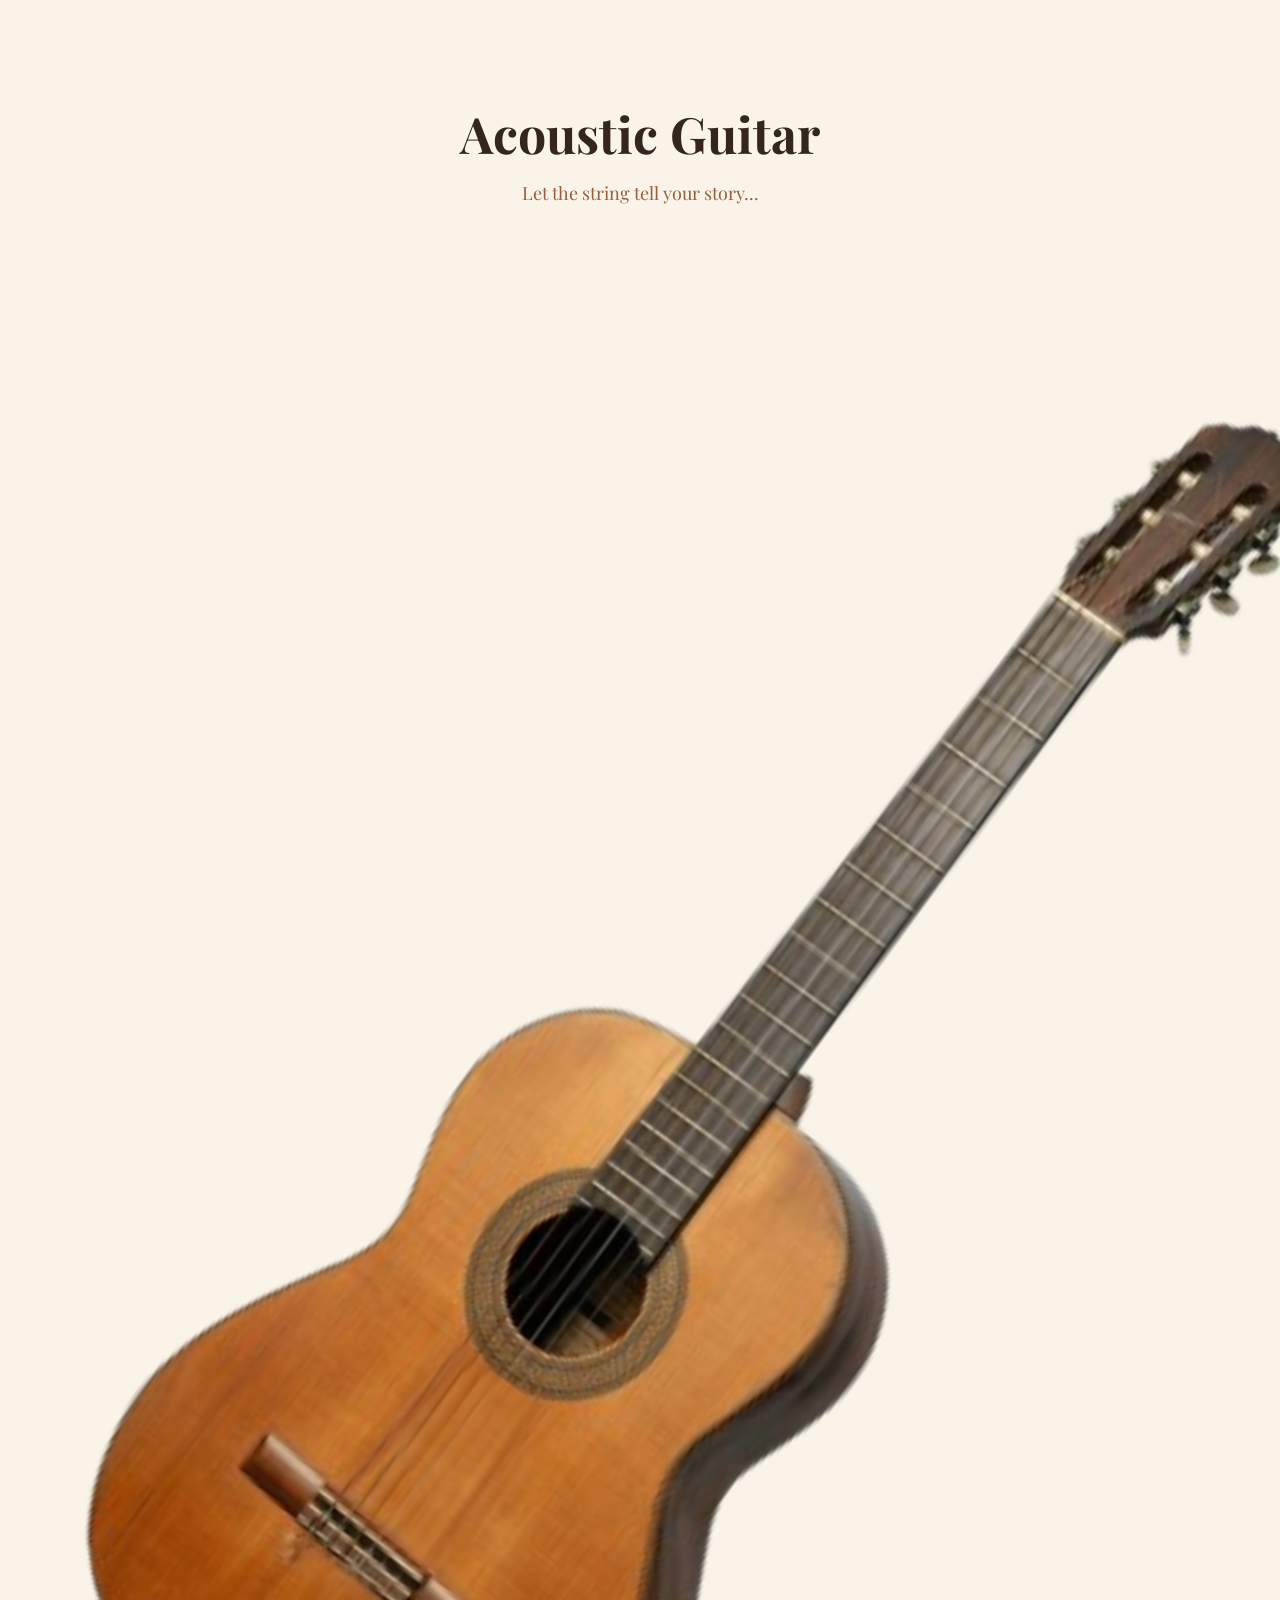
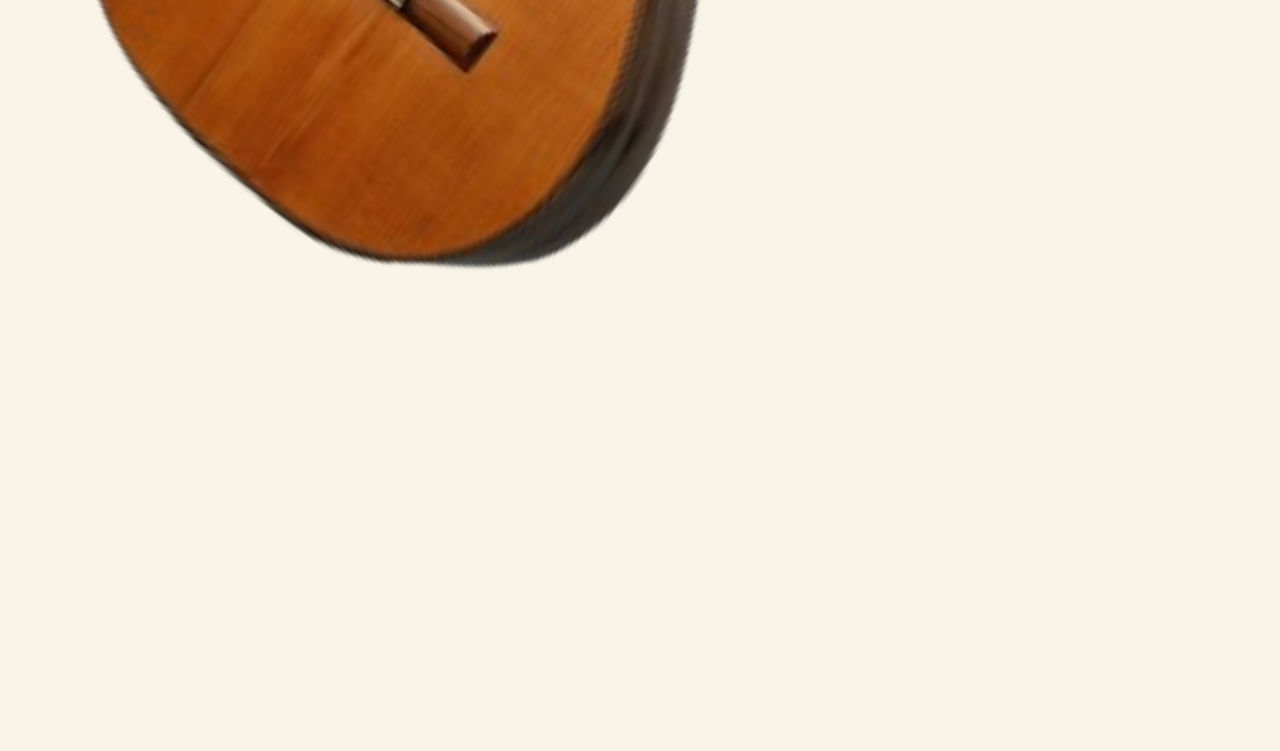
==== first.html @ 87ca21f5 "Add files via upload" ====
<!DOCTYPE html>
<html lang="en">

<head>
    <meta charset="UTF-8">
    <meta name="viewport" content="width=device-width, inital-scale=1.0">
    <link rel="stylesheet"  href="first.css">
    <title>Acoustic Guitar</title>
    <link href="https://fonts.googleapis.com/css2?family=Playfair+Display:wght@400;500;600;700&display=swap" rel="stylesheet"> 
</head>

<body>
    <h1>Acoustic Guitar</h1>
    <p>Let the string tell your story...</p>
    <div class="guitar">
        <img src="images/first.png">
    </div>




</body>








</html>
---- first.css ----
body{
    background-color: #FAF4E8;
    color: #34251D;
    font-family: "Playfair Display", serif;
    text-align: center;
}

h1{
    color: #34251D;
    margin-top:100px;
    font-size:50px
  
}

p{
    color: #955f3e;
    margin-top:-20px;
    font-size:18px
}

.guitar img{ 
    width:120%;
    height:90%;
    border-radius: 30px;
    transform:rotate(36deg)
}

.guitar{
    margin-top:-150px
}
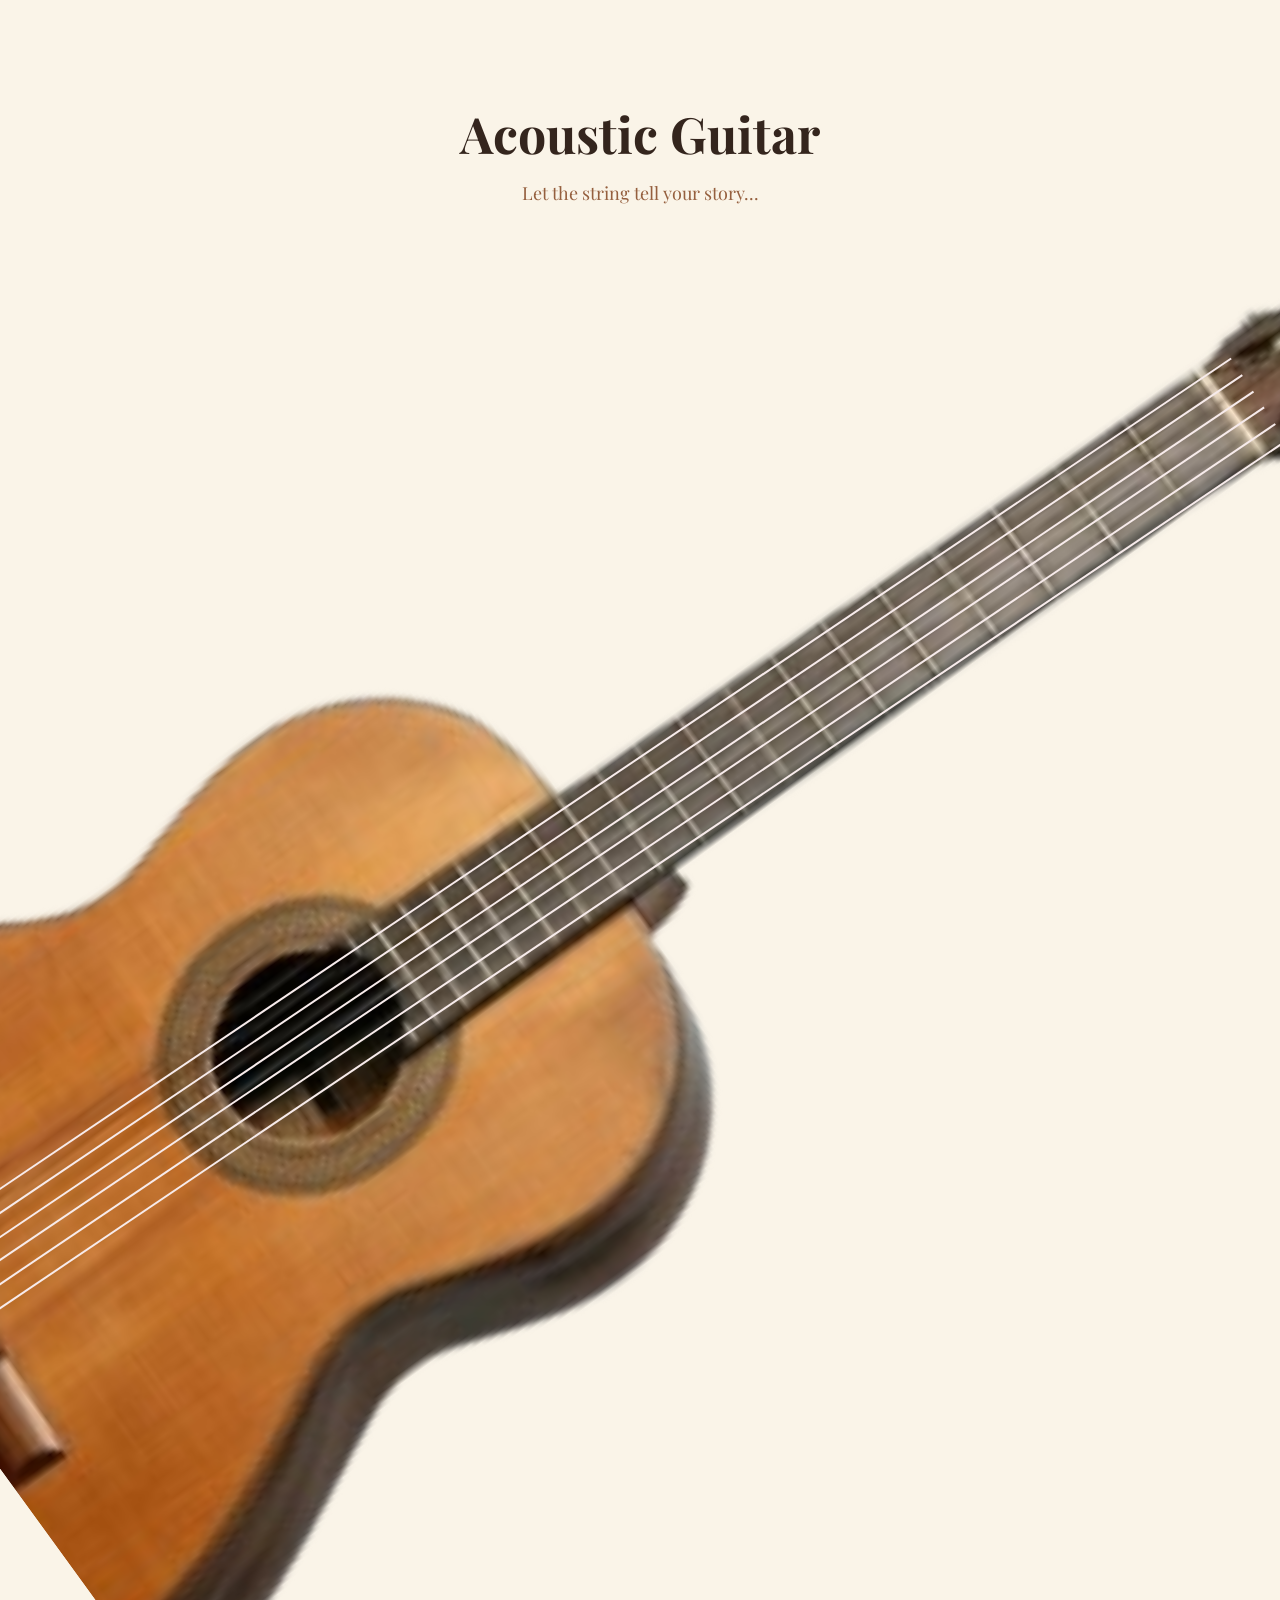
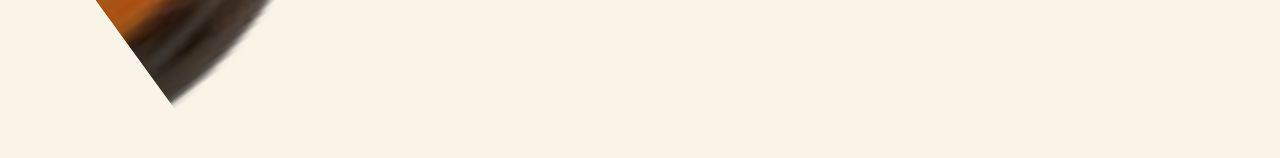
==== commit a39c7a8f: "Add files via upload" ====
--- a/first.html
+++ b/first.html
@@ -3,7 +3,7 @@
 
 <head>
     <meta charset="UTF-8">
-    <meta name="viewport" content="width=device-width, inital-scale=1.0">
+    <meta name="viewport" content="width=device-width, initial-scale=1.0">
     <link rel="stylesheet"  href="first.css">
     <title>Acoustic Guitar</title>
     <link href="https://fonts.googleapis.com/css2?family=Playfair+Display:wght@400;500;600;700&display=swap" rel="stylesheet"> 
@@ -12,17 +12,25 @@
 <body>
     <h1>Acoustic Guitar</h1>
     <p>Let the string tell your story...</p>
+
+
     <div class="guitar">
-        <img src="images/first.png">
+      <img src="images/first2.png" alt="Acoustic guitar">
+
+    <div class="strings">
+      <div class="string" data-note="82.41"></div>
+      <div class="string" data-note="110"></div>
+      <div class="string" data-note="146.83"></div>
+      <div class="string" data-note="196"></div>
+      <div class="string" data-note="246.94"></div>
+      <div class="string" data-note="329.63"></div>
     </div>
 
-
-
-
+    </div>
 </body>
 
 
-
+<script src="first.js"></script>
 
 
 
--- a/first.css
+++ b/first.css
@@ -19,12 +19,30 @@
 }
 
 .guitar img{ 
-    width:120%;
-    height:90%;
+    width:70%;
+    height:80%;
     border-radius: 30px;
-    transform:rotate(36deg)
+    transform:rotate(54deg)
 }
 
 .guitar{
-    margin-top:-150px
+    margin-top:-200px;
+    position: relative  
+}
+
+.strings {
+    position: absolute;
+    top: 2%;
+    left: 44%;
+    width: 8%;
+    height: 90%;
+    display: flex;
+    justify-content: space-between;
+    transform: rotate(56deg)
+}
+
+.string {
+    width: 2px;
+    height: 100%;
+    background-color: #f7ebeb;
 }
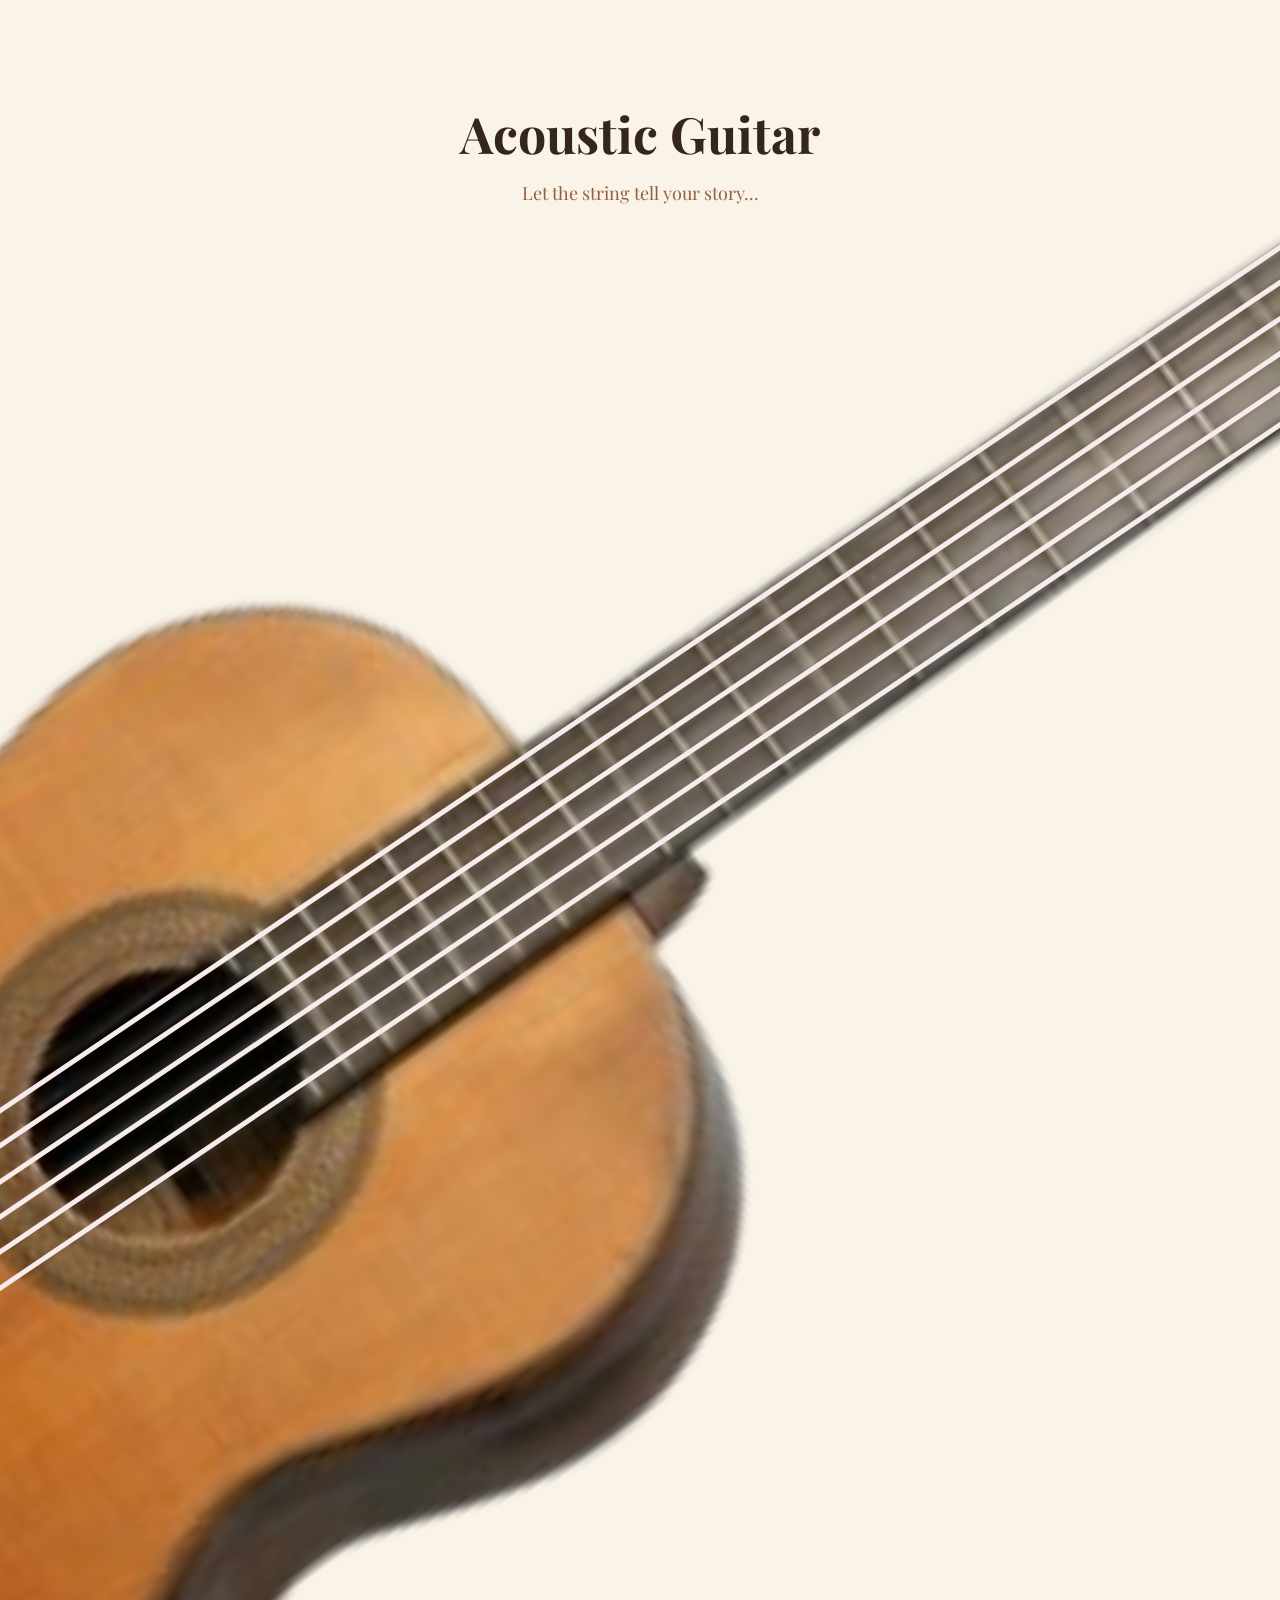
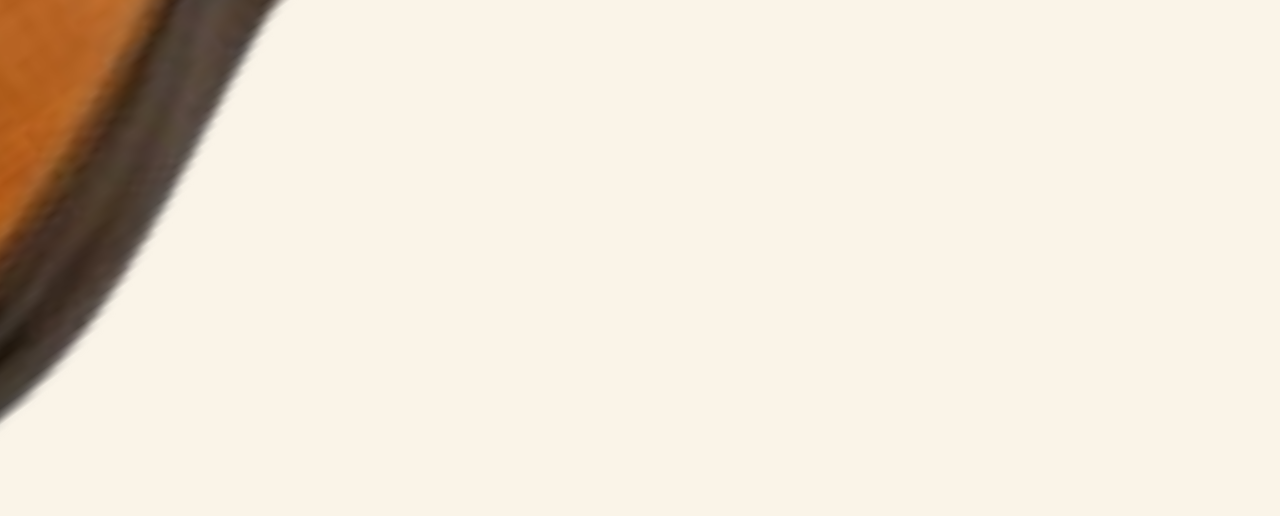
==== commit f731c4f4: "Add files via upload" ====
--- a/first.html
+++ b/first.html
@@ -27,13 +27,7 @@
     </div>
 
     </div>
+<script src="first.js"></script>    
+
 </body>
-
-
-<script src="first.js"></script>
-
-
-
-
-
 </html>
--- a/first.css
+++ b/first.css
@@ -19,22 +19,22 @@
 }
 
 .guitar img{ 
-    width:70%;
+    width:100%;
     height:80%;
     border-radius: 30px;
     transform:rotate(54deg)
 }
 
 .guitar{
-    margin-top:-200px;
+    margin-top:-580px;
     position: relative  
 }
 
 .strings {
     position: absolute;
     top: 2%;
-    left: 44%;
-    width: 8%;
+    left: 40%;
+    width: 12%;
     height: 90%;
     display: flex;
     justify-content: space-between;
@@ -42,7 +42,10 @@
 }
 
 .string {
-    width: 2px;
+    width: 5px;
     height: 100%;
     background-color: #f7ebeb;
-}+    cursor: pointer;
+    position: relative;
+    z-index: 2;
+}
